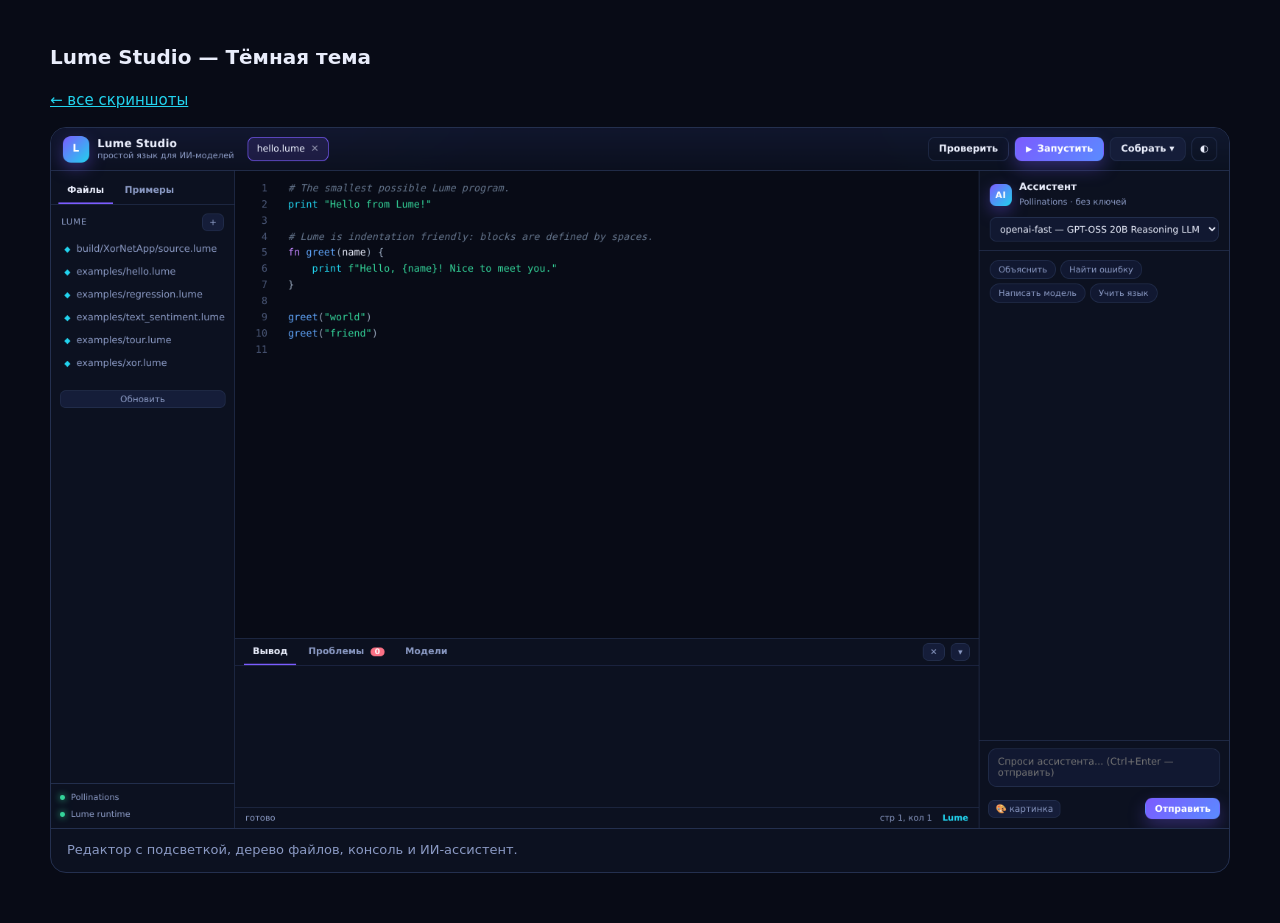
==== docs/screenshots/studio-dark.html @ 4e1d6007 "Add screenshot: dark theme" ====
<!doctype html>
<html lang="ru">
<head>
<meta charset="utf-8">
<title>Lume Studio — Тёмная тема</title>
<style>
  body { margin:0; background:#080b16; color:#e9edfb; font: 15px/1.6 system-ui, -apple-system, "Segoe UI", Roboto, sans-serif; }
  .wrap { max-width: 1180px; margin: 0 auto; padding: 28px 20px 50px; }
  h1 { font-size: 20px; }
  a { color:#22d3ee; }
  figure { margin:0; background:#0c1120; border:1px solid #24304f; border-radius:16px; overflow:hidden; }
  figure img { width:100%; display:block; }
  figcaption { padding:11px 16px; color:#8b9ac4; font-size:13px; border-top:1px solid #24304f; }
</style>
</head>
<body>
<div class="wrap">
  <h1>Lume Studio — Тёмная тема</h1>
  <p><a href="index.html">← все скриншоты</a></p>
  <figure>
    <img alt="Тёмная тема" src="[data-uri]" />
    <figcaption>Редактор с подсветкой, дерево файлов, консоль и ИИ-ассистент.</figcaption>
  </figure>
</div>
</body>
</html>
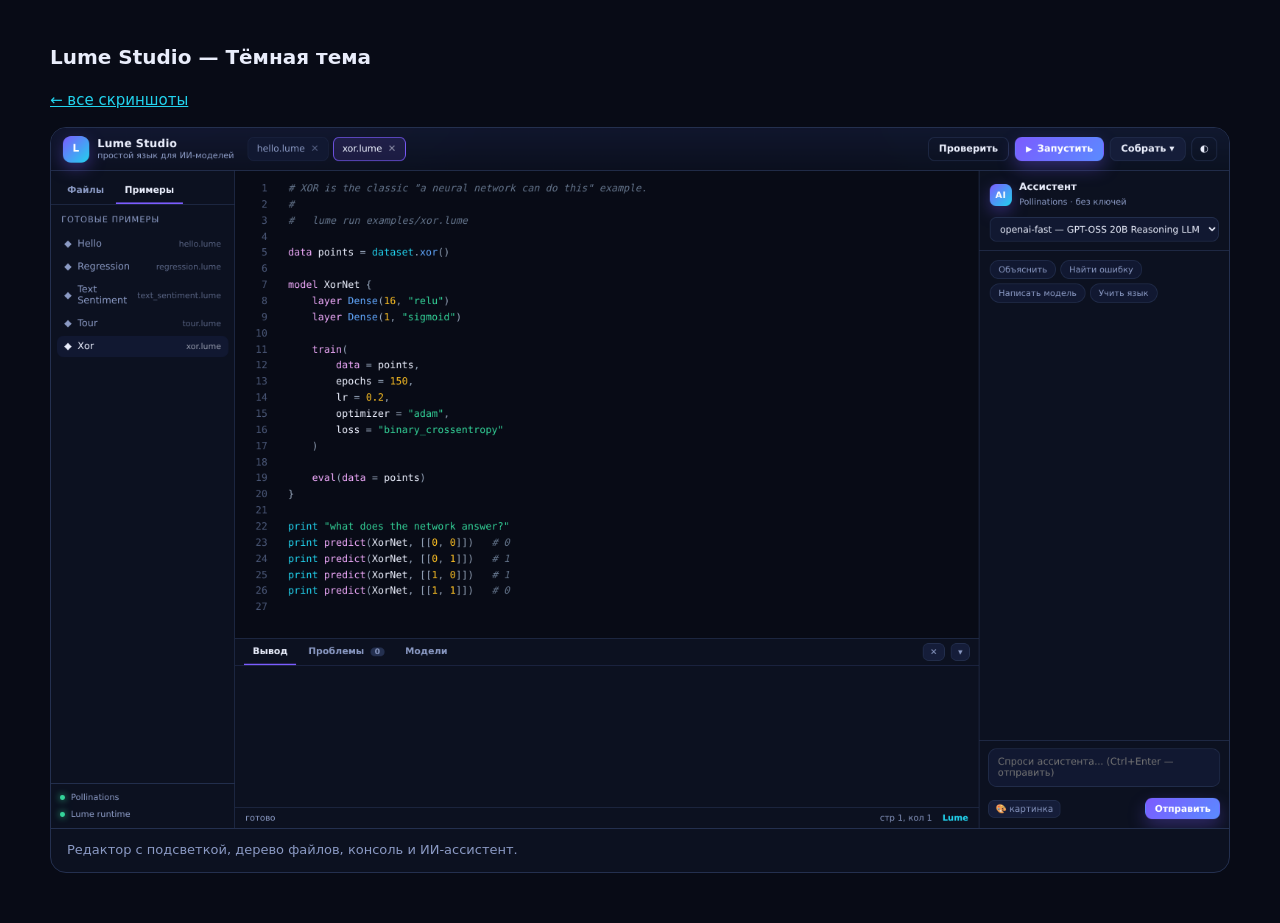
==== commit 14365df5: "Update docs/screenshots/studio-dark.html" ====
--- a/docs/screenshots/studio-dark.html
+++ b/docs/screenshots/studio-dark.html
@@ -18,7 +18,7 @@
   <h1>Lume Studio — Тёмная тема</h1>
   <p><a href="index.html">← все скриншоты</a></p>
   <figure>
-    <img alt="Тёмная тема" src="[data-uri]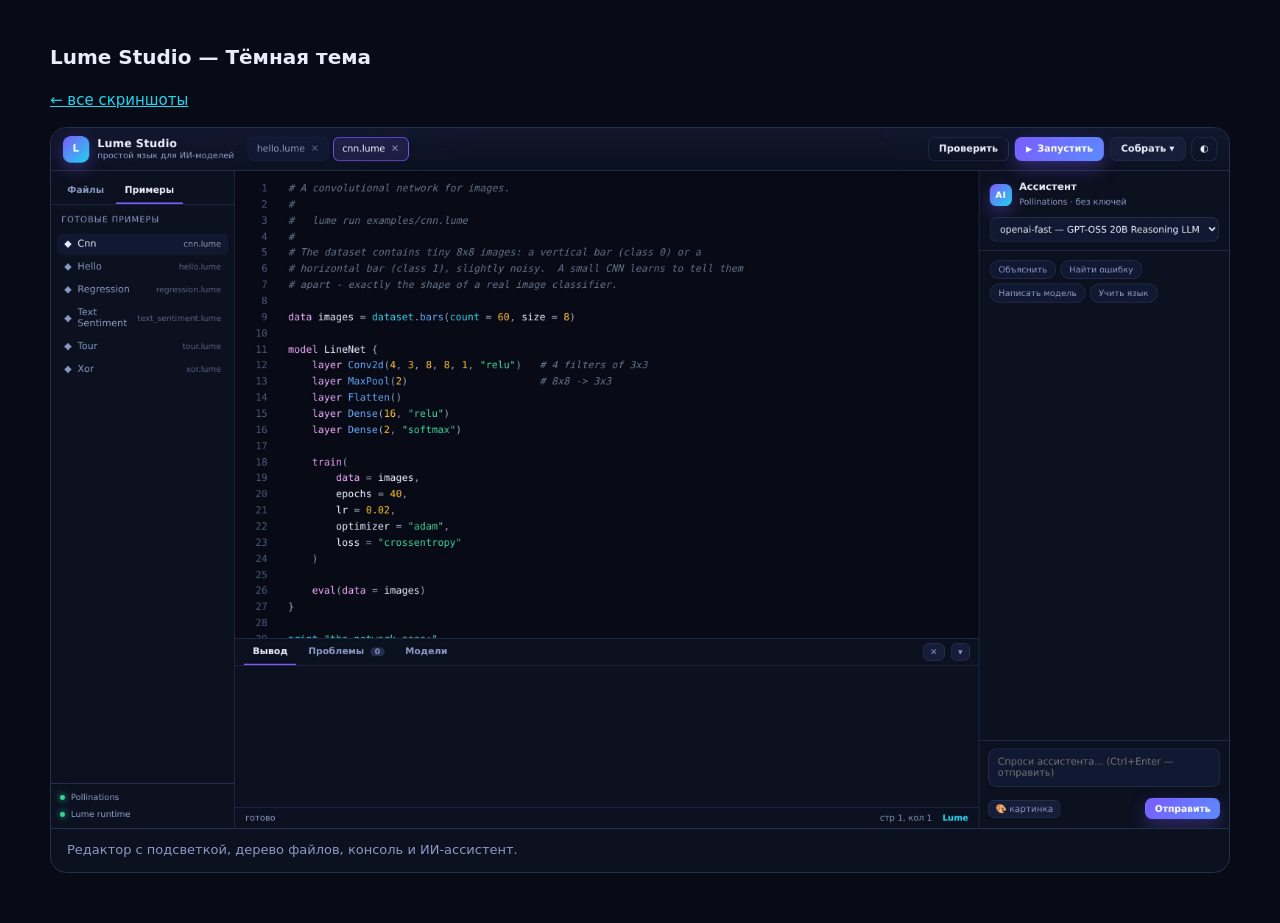
==== commit 3d620afb: "Update docs/screenshots/studio-dark.html" ====
--- a/docs/screenshots/studio-dark.html
+++ b/docs/screenshots/studio-dark.html
@@ -18,7 +18,7 @@
   <h1>Lume Studio — Тёмная тема</h1>
   <p><a href="index.html">← все скриншоты</a></p>
   <figure>
-    <img alt="Тёмная тема" src="[data-uri]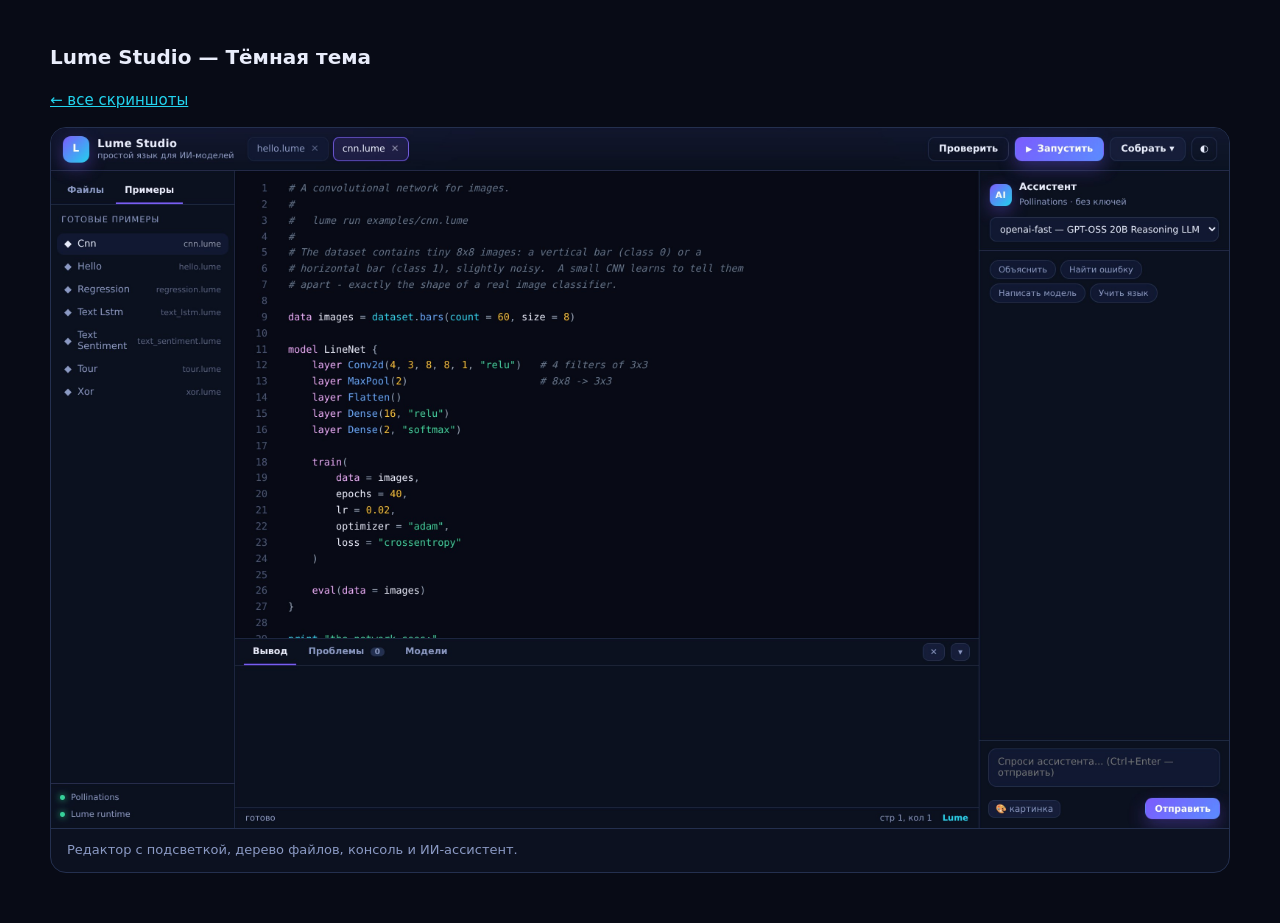
==== commit b1743afa: "Update docs/screenshots/studio-dark.html" ====
--- a/docs/screenshots/studio-dark.html
+++ b/docs/screenshots/studio-dark.html
@@ -18,7 +18,7 @@
   <h1>Lume Studio — Тёмная тема</h1>
   <p><a href="index.html">← все скриншоты</a></p>
   <figure>
-    <img alt="Тёмная тема" src="[data-uri]